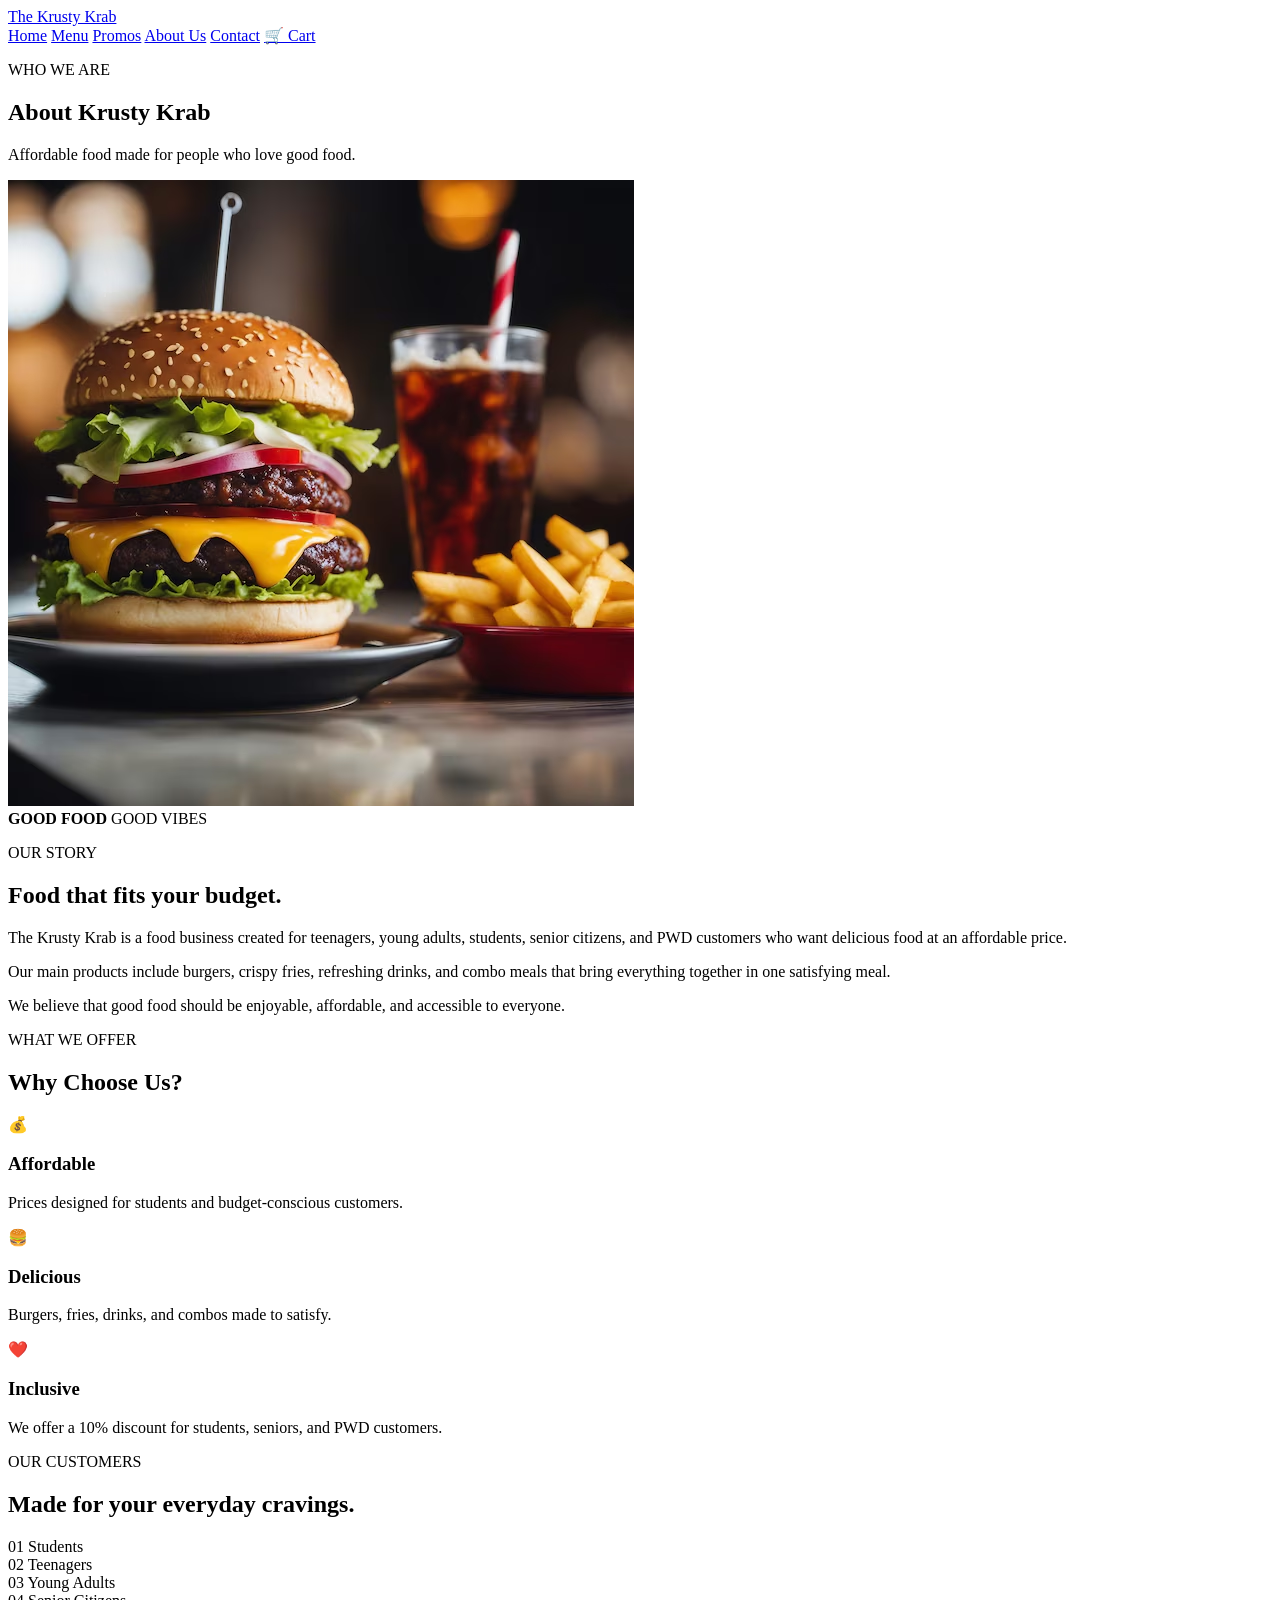
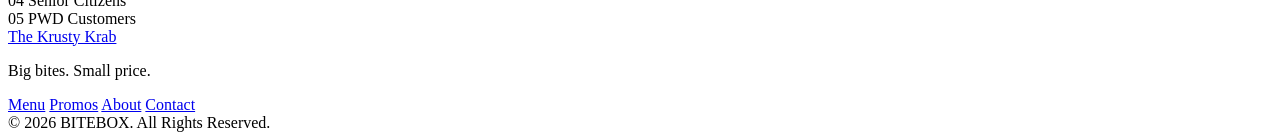
==== about.html @ c5af350b "Add files via upload" ====
<!DOCTYPE html>
<html lang="en">

<head>

    <meta charset="UTF-8">
    <meta name="viewport" content="width=device-width, initial-scale=1.0">

    <title>The Krusty Krab | About Us</title>

    <link rel="stylesheet" href="style.css">

</head>

<body>

<header>

    <div class="navbar">

        <a href="index.html" class="logo">
            <span>The Krusty Krab</span>
        </a>

        <nav>
            <a href="index.html">Home</a>
            <a href="menu.html">Menu</a>
            <a href="promos.html">Promos</a>
            <a href="about.html" class="active">About Us</a>
            <a href="contact.html">Contact</a>
            <a href="cart.html" class="cart-link">🛒 Cart</a>
        </nav>

    </div>

</header>


<main>

    <section class="page-hero">

        <p class="orange-text">
            WHO WE ARE
        </p>

        <h1>
            About Krusty Krab
        </h1>

        <p>
            Affordable food made for people who love good food.
        </p>

    </section>


    <!-- ABOUT -->

    <section class="about-section">

        <div class="about-image">

            <img src="images/burger combo.avif" alt="The Krusty Krab Food">

            <div class="about-image-label">
                <strong>GOOD FOOD</strong>
                <span>GOOD VIBES</span>
            </div>

        </div>


        <div class="about-text">

            <p class="orange-text">
                OUR STORY
            </p>

            <h2>
                Food that fits
                <span>your budget.</span>
            </h2>

            <p>
                The Krusty Krab is a food business created for teenagers,
                young adults, students, senior citizens, and PWD
                customers who want delicious food at an affordable price.
            </p>

            <p>
                Our main products include burgers, crispy fries,
                refreshing drinks, and combo meals that bring
                everything together in one satisfying meal.
            </p>

            <p>
                We believe that good food should be enjoyable,
                affordable, and accessible to everyone.
            </p>

        </div>

    </section>


    <!-- VALUES -->

    <section class="values-section">

        <div class="section-heading centered">

            <div>

                <p class="orange-text">
                    WHAT WE OFFER
                </p>

                <h2>
                    Why Choose Us?
                </h2>

            </div>

        </div>


        <div class="values-grid">

            <div class="value-card">

                <div class="value-icon">
                    💰
                </div>

                <h3>
                    Affordable
                </h3>

                <p>
                    Prices designed for students and budget-conscious customers.
                </p>

            </div>


            <div class="value-card">

                <div class="value-icon">
                    🍔
                </div>

                <h3>
                    Delicious
                </h3>

                <p>
                    Burgers, fries, drinks, and combos made to satisfy.
                </p>

            </div>


            <div class="value-card">

                <div class="value-icon">
                    ❤️
                </div>

                <h3>
                    Inclusive
                </h3>

                <p>
                    We offer a 10% discount for students, seniors, and PWD customers.
                </p>

            </div>

        </div>

    </section>


    <!-- TARGET MARKET -->

    <section class="target-section">

        <div>

            <p class="orange-text">
                OUR CUSTOMERS
            </p>

            <h2>
                Made for your
                <span>everyday cravings.</span>
            </h2>

        </div>


        <div class="customer-list">

            <div>
                <span>01</span>
                Students
            </div>

            <div>
                <span>02</span>
                Teenagers
            </div>

            <div>
                <span>03</span>
                Young Adults
            </div>

            <div>
                <span>04</span>
                Senior Citizens
            </div>

            <div>
                <span>05</span>
                PWD Customers
            </div>

        </div>

    </section>

</main>


<footer>

    <div class="footer-content">

        <div>

            <a href="index.html" class="logo footer-logo">
                <span>The Krusty Krab</span>
            </a>

            <p>
                Big bites. Small price.
            </p>

        </div>

        <div class="footer-links">

            <a href="menu.html">Menu</a>
            <a href="promos.html">Promos</a>
            <a href="about.html">About</a>
            <a href="contact.html">Contact</a>

        </div>

    </div>

    <div class="copyright">
        © 2026 BITEBOX. All Rights Reserved.
    </div>

</footer>

</body>
</html>
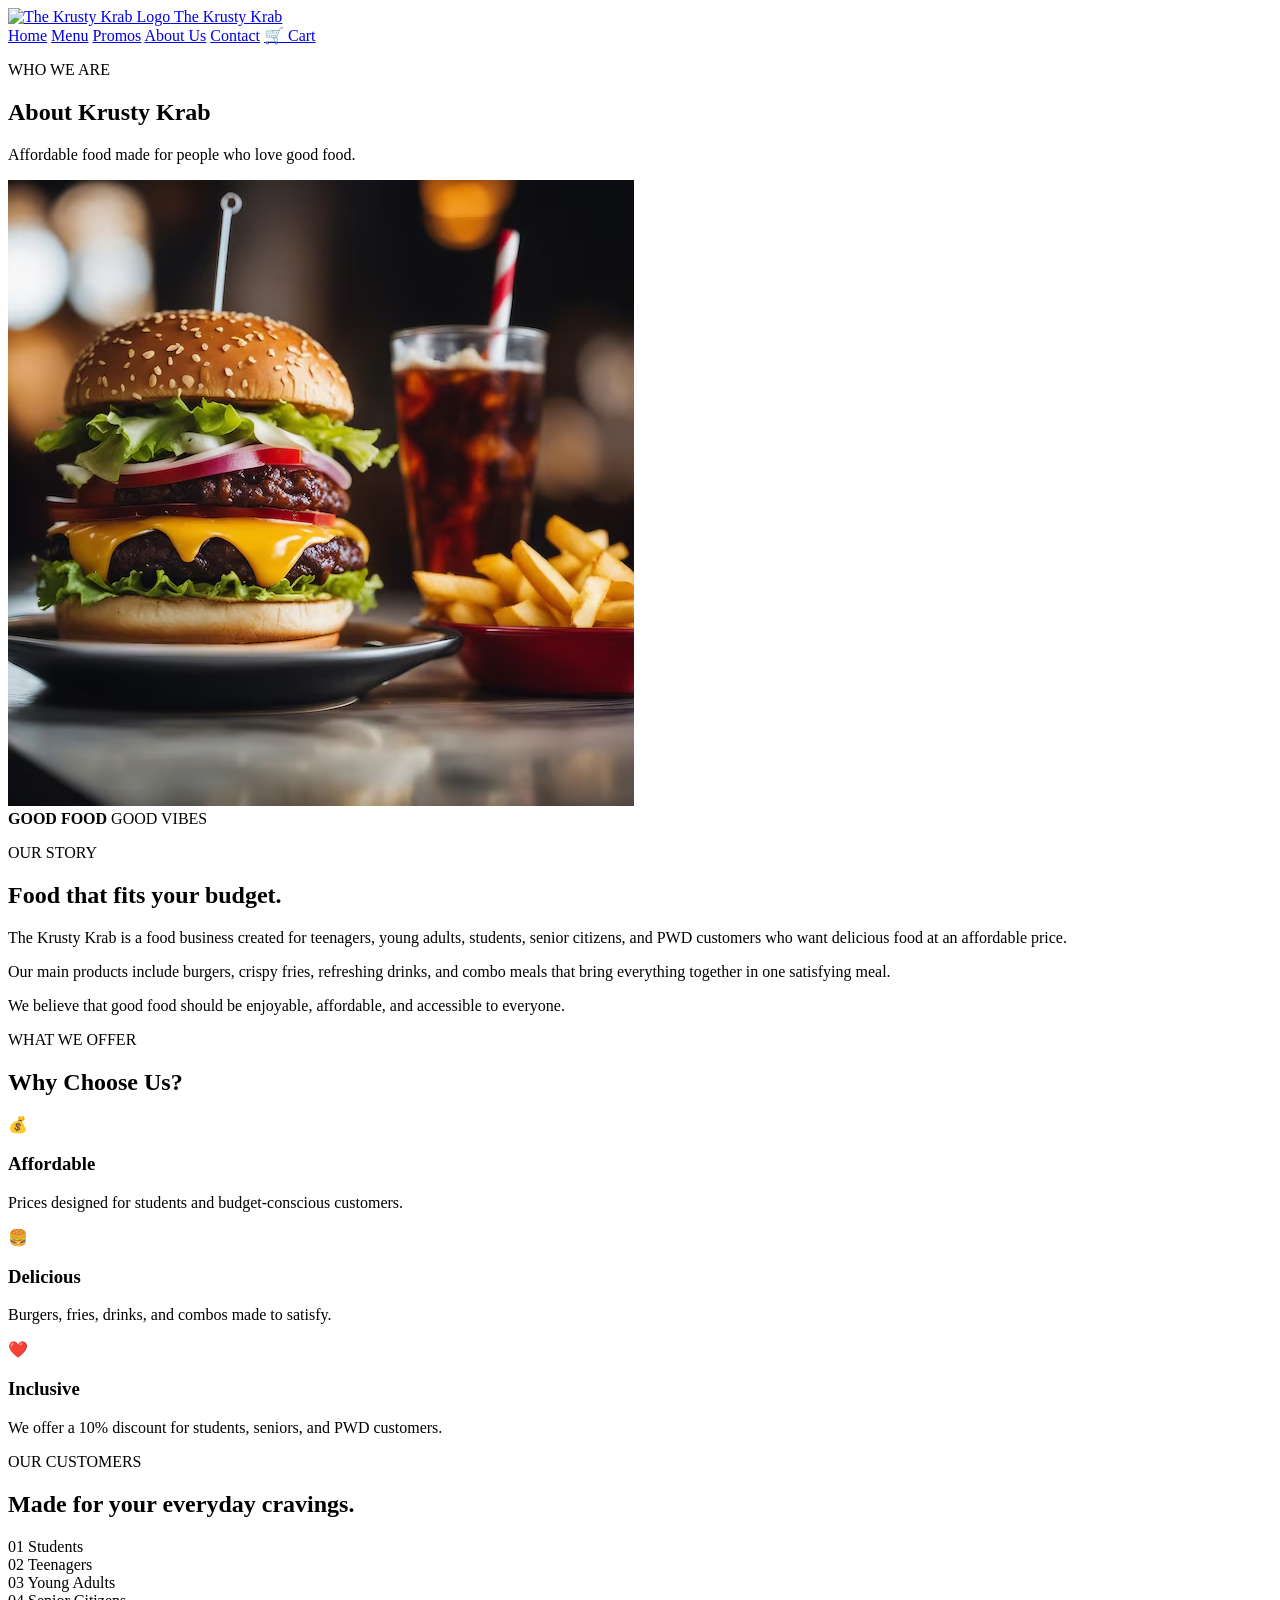
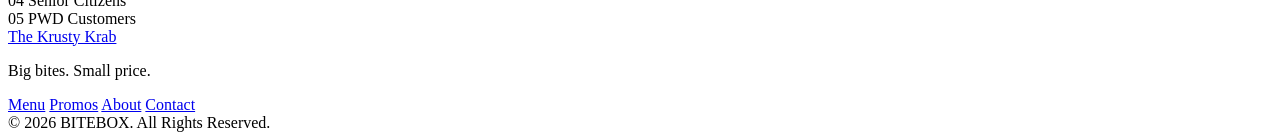
==== commit 862bf54a: "Add files via upload" ====
--- a/about.html
+++ b/about.html
@@ -19,8 +19,9 @@
     <div class="navbar">
 
         <a href="index.html" class="logo">
-            <span>The Krusty Krab</span>
-        </a>
+    <img src="images/kkk.png" alt="The Krusty Krab Logo">
+    <span>The Krusty Krab</span>
+            </a>
 
         <nav>
             <a href="index.html">Home</a>
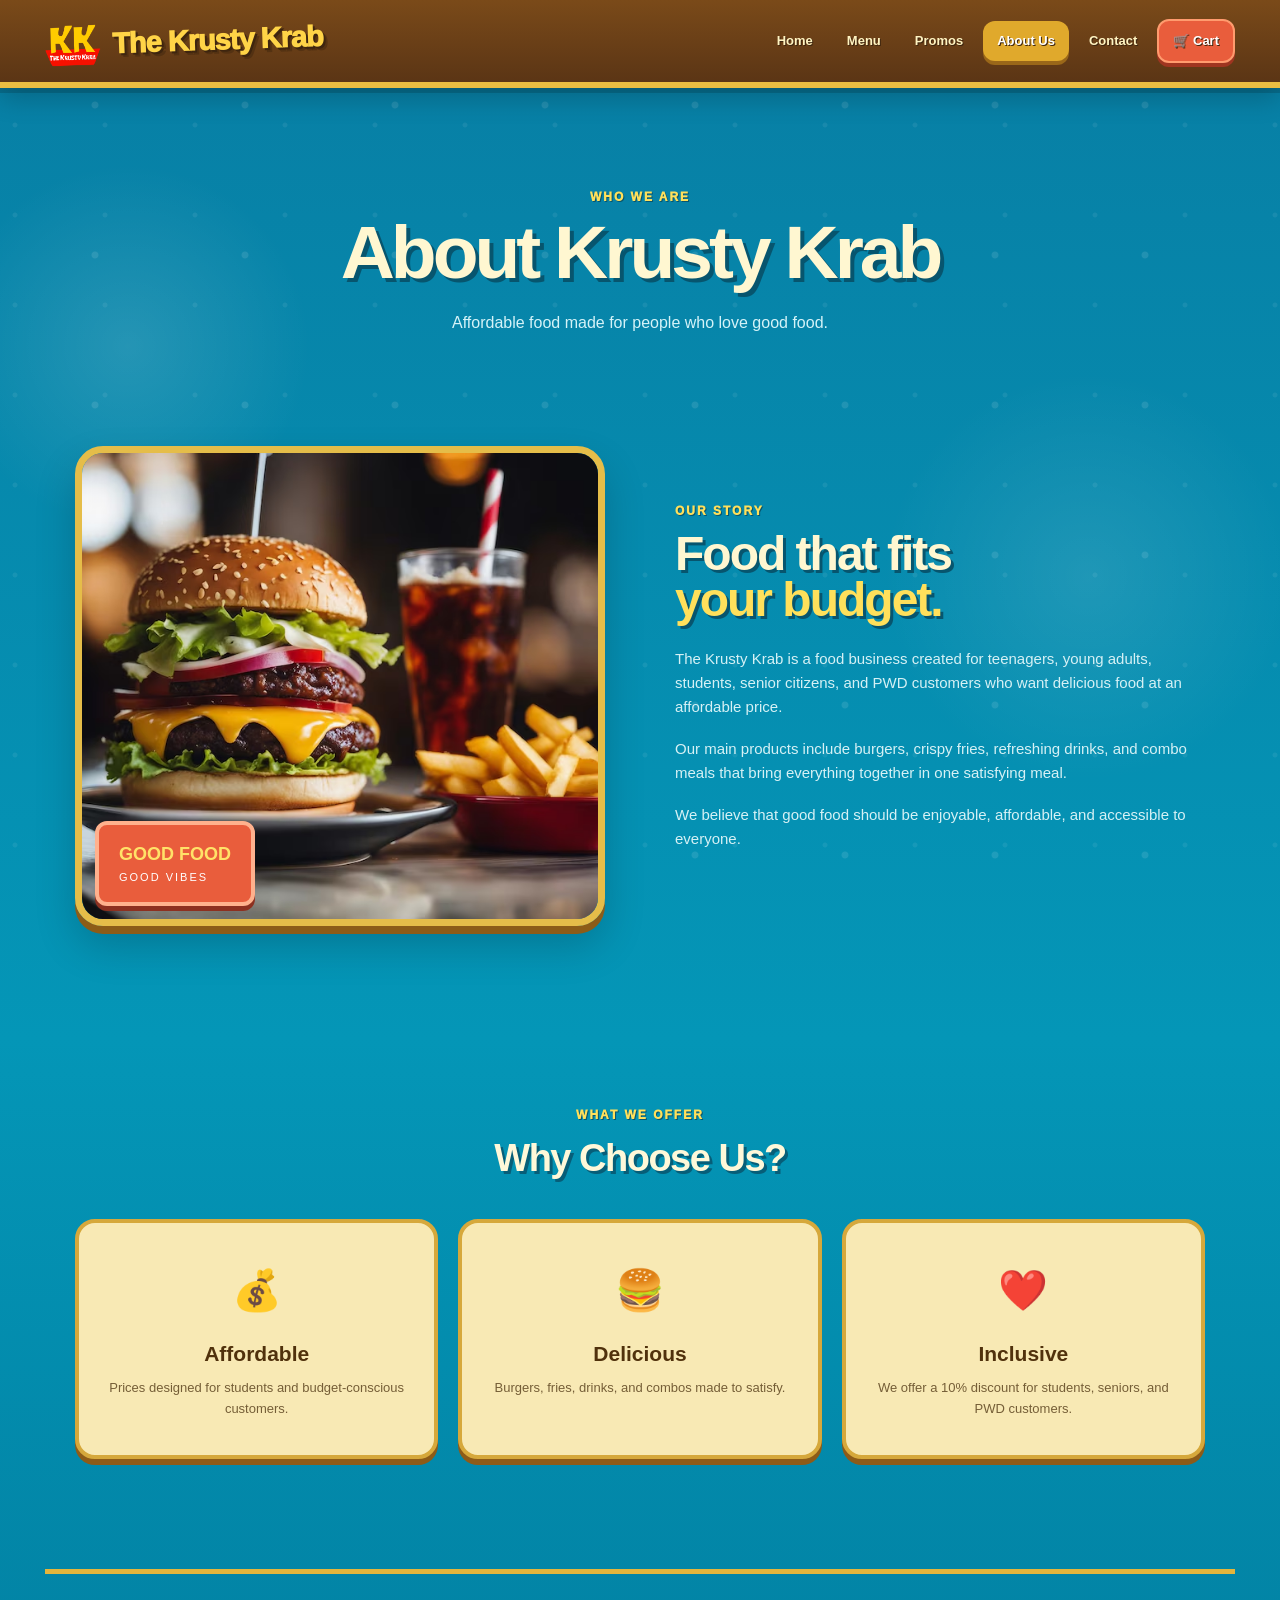
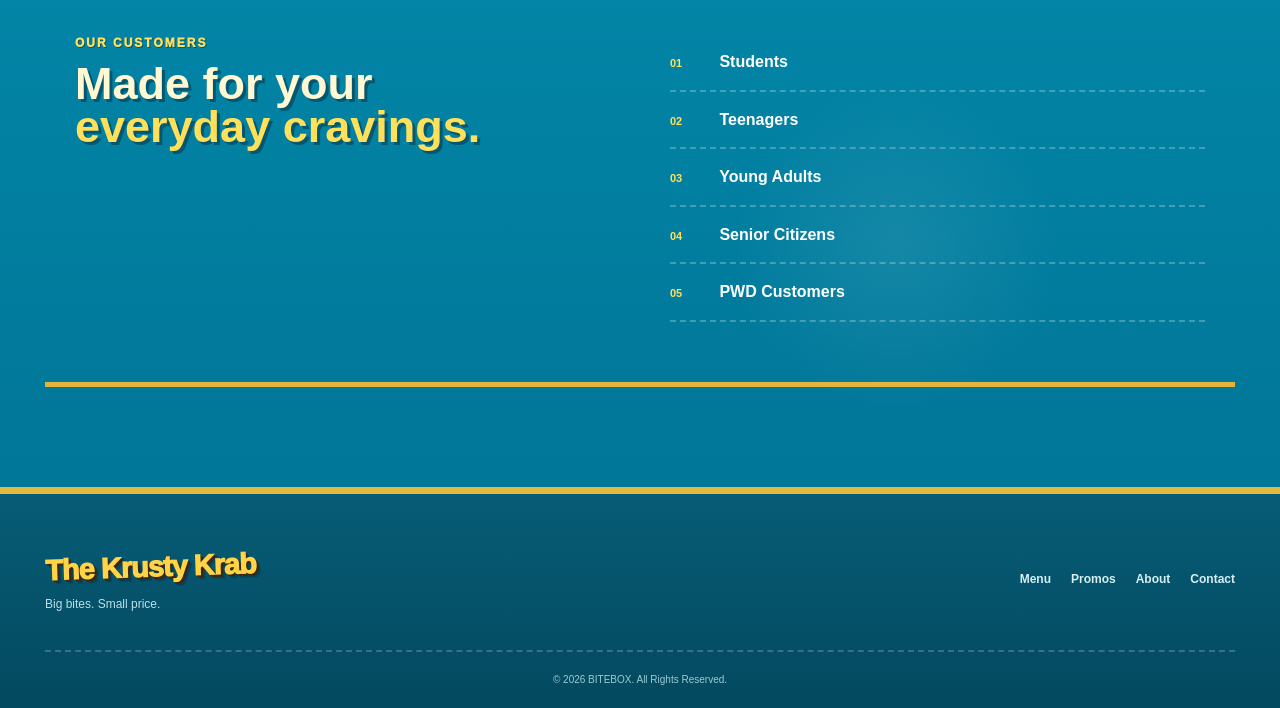
==== commit ca587c1c: "Add files via upload" ====
--- a/about.html
+++ b/about.html
@@ -55,9 +55,6 @@
 
     </section>
 
-
-    <!-- ABOUT -->
-
     <section class="about-section">
 
         <div class="about-image">
@@ -182,9 +179,6 @@
 
     </section>
 
-
-    <!-- TARGET MARKET -->
-
     <section class="target-section">
 
         <div>
--- a/style.css
+++ b/style.css
@@ -0,0 +1,3232 @@
+/* =========================================================
+   THE KRUSTY KRAB
+   Underwater Cartoon • Bikini Bottom Inspired
+   Ocean Blue • Sandy Yellow • Coral • Cream
+========================================================= */
+
+
+/* =========================================================
+   RESET
+========================================================= */
+
+* {
+    margin: 0;
+    padding: 0;
+    box-sizing: border-box;
+}
+
+html {
+    scroll-behavior: smooth;
+}
+
+body {
+    font-family: Arial, Helvetica, sans-serif;
+
+    background:
+        radial-gradient(circle at 10% 15%, rgba(255,255,255,0.12), transparent 8%),
+        radial-gradient(circle at 85% 25%, rgba(255,255,255,0.10), transparent 10%),
+        radial-gradient(circle at 70% 80%, rgba(255,255,255,0.08), transparent 8%),
+        linear-gradient(
+            180deg,
+            #087ea4 0%,
+            #0496b7 45%,
+            #006f91 100%
+        );
+
+    color: #fff;
+
+    line-height: 1.6;
+
+    overflow-x: hidden;
+}
+
+body::before {
+    content: "";
+
+    position: fixed;
+
+    inset: 0;
+
+    pointer-events: none;
+
+    background-image:
+        radial-gradient(circle, rgba(255,255,255,0.18) 3px, transparent 4px),
+        radial-gradient(circle, rgba(255,255,255,0.12) 2px, transparent 3px);
+
+    background-size:
+        150px 150px,
+        90px 90px;
+
+    background-position:
+        20px 30px,
+        60px 80px;
+
+    opacity: 0.6;
+
+    z-index: -1;
+}
+
+img {
+    width: 100%;
+    display: block;
+}
+
+a {
+    text-decoration: none;
+    color: inherit;
+}
+
+button,
+input,
+textarea {
+    font-family: inherit;
+}
+
+
+/* =========================================================
+   NAVIGATION
+========================================================= */
+
+header {
+    position: sticky;
+
+    top: 0;
+
+    z-index: 1000;
+
+    background:
+        linear-gradient(
+            180deg,
+            #7a4a19,
+            #5b3515
+        );
+
+    border-bottom: 6px solid #e9bd42;
+
+    box-shadow:
+        0 5px 0 rgba(0,0,0,0.15),
+        0 10px 25px rgba(0,0,0,0.20);
+}
+
+.navbar {
+    max-width: 1250px;
+
+    margin: auto;
+
+    min-height: 82px;
+
+    padding: 0 30px;
+
+    display: flex;
+
+    align-items: center;
+
+    justify-content: space-between;
+
+    gap: 30px;
+}
+
+
+/* =========================================================
+   KRUSTY KRAB LOGO
+========================================================= */
+
+.logo {
+    display: flex;
+
+    align-items: center;
+
+    gap: 12px;
+
+    font-size: 29px;
+
+    font-weight: 1000;
+
+    letter-spacing: -1px;
+
+    white-space: nowrap;
+
+    color: #fff7d1;
+
+    text-decoration: none;
+
+    text-shadow:
+        2px 2px 0 #3e250f,
+        4px 4px 0 rgba(0,0,0,0.18);
+
+    transform: rotate(-2deg);
+}
+
+
+/* ================= LOGO IMAGE ================= */
+
+.logo img {
+    width: 55px;
+
+    height: 55px;
+
+    object-fit: contain;
+
+    display: block;
+
+    flex-shrink: 0;
+}
+
+
+/* ================= LOGO TEXT ================= */
+
+.logo span {
+    color: #ffd447;
+}
+
+
+/* =========================================================
+   NAV LINKS
+========================================================= */
+
+nav {
+    display: flex;
+
+    align-items: center;
+
+    gap: 6px;
+
+    flex-wrap: wrap;
+}
+
+nav a {
+    padding: 10px 14px;
+
+    color: #fff4c2;
+
+    font-size: 13px;
+
+    font-weight: 900;
+
+    border-radius: 12px;
+
+    transition: 0.25s ease;
+
+    text-shadow:
+        1px 1px 0 #3d250f;
+}
+
+nav a:hover {
+    color: #fff;
+
+    background: #e0a92c;
+
+    transform: translateY(-2px);
+
+    box-shadow:
+        0 4px 0 #9a6719;
+}
+
+nav a.active {
+    color: #fff;
+
+    background: #e0a92c;
+
+    box-shadow:
+        0 4px 0 #9a6719;
+}
+
+.cart-link {
+    background: #e95d3c;
+
+    color: #fff !important;
+
+    border: 2px solid #ff9b6e;
+
+    box-shadow:
+        0 4px 0 #9f3520;
+}
+
+.cart-link:hover {
+    background: #ff7651;
+}
+
+
+/* =========================================================
+   HERO
+========================================================= */
+
+.hero {
+    max-width: 1250px;
+
+    min-height: 650px;
+
+    margin: auto;
+
+    padding: 70px 30px;
+
+    display: grid;
+
+    grid-template-columns: 1fr 1fr;
+
+    align-items: center;
+
+    gap: 50px;
+
+    position: relative;
+}
+
+.hero::before,
+.hero::after {
+    content: "";
+
+    position: absolute;
+
+    border-radius: 50%;
+
+    background: rgba(255,255,255,0.12);
+
+    pointer-events: none;
+}
+
+.hero::before {
+    width: 80px;
+    height: 80px;
+
+    left: 4%;
+    top: 15%;
+}
+
+.hero::after {
+    width: 45px;
+    height: 45px;
+
+    right: 8%;
+    top: 10%;
+}
+
+
+/* =========================================================
+   HERO CONTENT
+========================================================= */
+
+.hero-content {
+    max-width: 650px;
+}
+
+.small-title {
+    color: #ffe26b;
+
+    font-size: 13px;
+
+    font-weight: 1000;
+
+    letter-spacing: 3px;
+
+    margin-bottom: 15px;
+
+    text-shadow:
+        2px 2px 0 #00627d;
+}
+
+.hero h1 {
+    font-size: clamp(50px, 7vw, 90px);
+
+    line-height: 0.9;
+
+    letter-spacing: -5px;
+
+    font-weight: 1000;
+
+    margin-bottom: 25px;
+
+    color: #fff9dc;
+
+    text-shadow:
+        4px 4px 0 #15536b,
+        7px 7px 0 rgba(0,0,0,0.15);
+}
+
+.hero h1 span {
+    display: block;
+
+    color: #ffe05b;
+
+    text-shadow:
+        4px 4px 0 #9b6417,
+        7px 7px 0 rgba(0,0,0,0.15);
+}
+
+.hero-content > p:not(.small-title) {
+    color: #e4faff;
+
+    font-size: 17px;
+
+    max-width: 550px;
+
+    margin-bottom: 30px;
+
+    text-shadow:
+        1px 1px 0 #00617c;
+}
+
+
+/* =========================================================
+   BUTTONS
+========================================================= */
+
+.hero-buttons {
+    display: flex;
+
+    gap: 12px;
+
+    flex-wrap: wrap;
+}
+
+.btn {
+    display: inline-flex;
+
+    justify-content: center;
+
+    align-items: center;
+
+    min-height: 48px;
+
+    padding: 0 25px;
+
+    border-radius: 12px;
+
+    font-weight: 1000;
+
+    font-size: 13px;
+
+    letter-spacing: 0.5px;
+
+    transition: 0.25s ease;
+}
+
+.primary-btn {
+    background: #ffd447;
+
+    color: #57330f;
+
+    border: 3px solid #fff0a1;
+
+    box-shadow:
+        0 5px 0 #a76e16;
+}
+
+.primary-btn:hover {
+    background: #ffe77d;
+
+    transform: translateY(-3px);
+
+    box-shadow:
+        0 8px 0 #a76e16;
+}
+
+.secondary-btn {
+    border: 3px solid #f5df9a;
+
+    color: #fff;
+
+    background: #147f99;
+
+    box-shadow:
+        0 5px 0 #07536a;
+}
+
+.secondary-btn:hover {
+    background: #1a9bb8;
+
+    transform: translateY(-3px);
+}
+
+
+/* =========================================================
+   HERO FOOD
+========================================================= */
+
+.hero-food {
+    position: relative;
+
+    min-height: 480px;
+
+    display: flex;
+
+    align-items: center;
+
+    justify-content: center;
+}
+
+.food-circle {
+    position: absolute;
+
+    width: 390px;
+
+    height: 390px;
+
+    border-radius: 50%;
+
+    background:
+        radial-gradient(
+            circle at 35% 30%,
+            #ffe778,
+            #e9b62f 55%,
+            #a96c1d
+        );
+
+    border: 12px solid #fff0a8;
+
+    box-shadow:
+        0 12px 0 rgba(67,39,9,0.35),
+        0 25px 50px rgba(0,0,0,0.22);
+}
+
+.hero-food img {
+    position: relative;
+
+    width: 480px;
+
+    height: 400px;
+
+    object-fit: cover;
+
+    border-radius: 30px;
+
+    transform: rotate(-3deg);
+
+    box-shadow:
+        0 20px 0 rgba(72,40,10,0.25),
+        0 30px 60px rgba(0,0,0,0.25);
+
+    border: 10px solid #f5df8d;
+}
+
+
+/* =========================================================
+   FLOATING PRICE
+========================================================= */
+
+.floating-price {
+    position: absolute;
+
+    right: 0;
+
+    bottom: 55px;
+
+    width: 120px;
+
+    height: 120px;
+
+    border-radius: 50%;
+
+    background: #e9583c;
+
+    color: white;
+
+    display: flex;
+
+    flex-direction: column;
+
+    justify-content: center;
+
+    align-items: center;
+
+    border: 7px solid #ffd65b;
+
+    box-shadow:
+        0 8px 0 #8d2e1f,
+        0 15px 30px rgba(0,0,0,0.3);
+
+    transform: rotate(7deg);
+}
+
+.floating-price small {
+    font-size: 11px;
+
+    font-weight: 1000;
+
+    color: #ffe9cf;
+}
+
+.floating-price strong {
+    font-size: 31px;
+
+    color: #fff;
+}
+
+
+/* =========================================================
+   DISCOUNT BANNER
+========================================================= */
+
+.discount-banner {
+    max-width: 1190px;
+
+    margin: 20px auto 80px;
+
+    padding: 28px 35px;
+
+    border-radius: 22px;
+
+    background:
+        linear-gradient(
+            110deg,
+            #f6ca3d,
+            #ffe77c
+        );
+
+    color: #51320d;
+
+    border: 5px solid #fff1a4;
+
+    display: flex;
+
+    justify-content: space-between;
+
+    align-items: center;
+
+    gap: 20px;
+
+    box-shadow:
+        0 8px 0 #9d681a,
+        0 20px 40px rgba(0,0,0,0.18);
+}
+
+.discount-small {
+    font-size: 11px;
+
+    font-weight: 1000;
+
+    letter-spacing: 2px;
+}
+
+.discount-banner h2 {
+    font-size: 24px;
+
+    line-height: 1.1;
+
+    margin: 5px 0;
+}
+
+.discount-banner p {
+    font-size: 14px;
+}
+
+.discount-badge {
+    width: 100px;
+
+    height: 100px;
+
+    flex-shrink: 0;
+
+    border-radius: 50%;
+
+    background: #e8583c;
+
+    color: #fff5c7;
+
+    border: 5px solid #fff0a0;
+
+    display: flex;
+
+    flex-direction: column;
+
+    align-items: center;
+
+    justify-content: center;
+
+    font-size: 28px;
+
+    font-weight: 1000;
+
+    line-height: 0.9;
+
+    transform: rotate(7deg);
+
+    box-shadow:
+        0 5px 0 #8e3020;
+}
+
+.discount-badge span {
+    font-size: 13px;
+
+    color: white;
+
+    letter-spacing: 2px;
+}
+
+
+/* =========================================================
+   GENERAL SECTIONS
+========================================================= */
+
+.section {
+    max-width: 1190px;
+
+    margin: 0 auto;
+
+    padding: 70px 30px;
+}
+
+.section-heading {
+    display: flex;
+
+    justify-content: space-between;
+
+    align-items: end;
+
+    margin-bottom: 30px;
+}
+
+.section-heading h2 {
+    font-size: 38px;
+
+    letter-spacing: -1.5px;
+
+    margin-top: 3px;
+
+    color: #fff8d9;
+
+    text-shadow:
+        3px 3px 0 #075e78;
+}
+
+.orange-text {
+    color: #ffe05b;
+
+    font-size: 12px;
+
+    font-weight: 1000;
+
+    letter-spacing: 2px;
+
+    text-shadow:
+        1px 1px 0 #07556e;
+}
+
+.view-link {
+    color: #ffe05b;
+
+    font-size: 13px;
+
+    font-weight: 900;
+}
+
+.view-link:hover {
+    color: white;
+
+    text-decoration: underline;
+}
+
+
+/* =========================================================
+   PRODUCT CARDS
+========================================================= */
+
+.product-grid {
+    display: grid;
+
+    grid-template-columns:
+        repeat(3, 1fr);
+
+    gap: 22px;
+}
+
+.product-card {
+    background:
+        linear-gradient(
+            145deg,
+            #f8e9b4,
+            #fff7dc
+        );
+
+    color: #51330e;
+
+    border: 5px solid #d9a938;
+
+    border-radius: 22px;
+
+    overflow: hidden;
+
+    transition: 0.3s ease;
+
+    box-shadow:
+        0 7px 0 #8f5d18,
+        0 15px 25px rgba(0,0,0,0.16);
+}
+
+.product-card:hover {
+    transform: translateY(-8px) rotate(-1deg);
+
+    border-color: #ffe05b;
+
+    box-shadow:
+        0 12px 0 #8f5d18,
+        0 25px 35px rgba(0,0,0,0.20);
+}
+
+.product-image {
+    height: 230px;
+
+    position: relative;
+
+    overflow: hidden;
+
+    background:
+        linear-gradient(
+            135deg,
+            #d9f5e7,
+            #91d7c1
+        );
+
+    border-bottom: 4px solid #c18b29;
+}
+
+.product-image img {
+    width: 100%;
+
+    height: 100%;
+
+    object-fit: cover;
+
+    transition: 0.5s ease;
+}
+
+.product-card:hover .product-image img {
+    transform: scale(1.08) rotate(1deg);
+}
+
+.product-info {
+    padding: 22px;
+}
+
+.category {
+    color: #e04d32;
+
+    font-size: 10px;
+
+    font-weight: 1000;
+
+    letter-spacing: 2px;
+}
+
+.product-info h3 {
+    font-size: 22px;
+
+    margin: 6px 0;
+
+    color: #53320e;
+}
+
+.product-info p {
+    color: #775e35;
+
+    font-size: 13px;
+
+    margin-bottom: 20px;
+}
+
+.product-bottom {
+    display: flex;
+
+    align-items: center;
+
+    justify-content: space-between;
+
+    gap: 10px;
+}
+
+.product-bottom strong {
+    font-size: 24px;
+
+    color: #d94e31;
+}
+
+.small-btn {
+    background: #e95d3c;
+
+    color: white;
+
+    font-size: 10px;
+
+    font-weight: 1000;
+
+    padding: 10px 15px;
+
+    border-radius: 9px;
+
+    border: 2px solid #ff9c79;
+
+    box-shadow:
+        0 4px 0 #963421;
+
+    transition: 0.25s ease;
+}
+
+.small-btn:hover {
+    background: #ff7551;
+
+    transform: translateY(-2px);
+}
+
+
+/* =========================================================
+   WHY SECTION
+========================================================= */
+
+.why-section {
+    max-width: 1190px;
+
+    margin: 60px auto;
+
+    padding: 60px 30px;
+
+    display: grid;
+
+    grid-template-columns: 1fr 1fr;
+
+    gap: 50px;
+
+    align-items: center;
+
+    background:
+        linear-gradient(
+            135deg,
+            #087a99,
+            #05627e
+        );
+
+    border-top: 5px solid #e3b53c;
+
+    border-bottom: 5px solid #e3b53c;
+
+    box-shadow:
+        0 10px 0 rgba(0,0,0,0.12);
+}
+
+.why-content h2 {
+    font-size: 45px;
+
+    line-height: 1;
+
+    margin: 10px 0 20px;
+
+    letter-spacing: -2px;
+
+    color: #fff7d0;
+
+    text-shadow:
+        3px 3px 0 #044e66;
+}
+
+.why-content h2 span {
+    color: #ffe05b;
+
+    display: block;
+}
+
+.why-content > p:last-child {
+    color: #d9f6fb;
+
+    font-size: 15px;
+
+    max-width: 550px;
+}
+
+.features {
+    display: grid;
+
+    grid-template-columns:
+        repeat(3, 1fr);
+
+    gap: 15px;
+}
+
+.feature {
+    padding: 20px;
+
+    border: 4px solid #f1cf68;
+
+    border-radius: 18px;
+
+    background: #f9e9ae;
+
+    color: #50320d;
+
+    box-shadow:
+        0 6px 0 #93601b;
+}
+
+.feature-icon {
+    font-size: 30px;
+
+    margin-bottom: 12px;
+}
+
+.feature h3 {
+    font-size: 16px;
+
+    margin-bottom: 5px;
+}
+
+.feature p {
+    color: #755d35;
+
+    font-size: 12px;
+}
+
+
+/* =========================================================
+   PAGE HERO
+========================================================= */
+
+.page-hero {
+    max-width: 1190px;
+
+    margin: auto;
+
+    padding: 100px 30px 70px;
+
+    text-align: center;
+}
+
+.page-hero h1 {
+    font-size: clamp(45px, 7vw, 75px);
+
+    letter-spacing: -4px;
+
+    line-height: 1;
+
+    margin: 8px 0 20px;
+
+    color: #fff7d1;
+
+    text-shadow:
+        4px 4px 0 #07556e;
+}
+
+.page-hero > p:last-child {
+    color: #d5f3f8;
+
+    max-width: 600px;
+
+    margin: auto;
+}
+
+
+/* =========================================================
+   MENU
+========================================================= */
+
+.menu-categories {
+    max-width: 900px;
+
+    margin: 0 auto 40px;
+
+    display: flex;
+
+    justify-content: center;
+
+    flex-wrap: wrap;
+
+    gap: 10px;
+
+    padding: 0 20px;
+}
+
+.menu-categories a {
+    padding: 12px 20px;
+
+    border: 3px solid #e1bb4c;
+
+    background: #f9e9b4;
+
+    border-radius: 50px;
+
+    color: #59370f;
+
+    font-size: 13px;
+
+    font-weight: 900;
+
+    transition: 0.25s;
+}
+
+.menu-categories a:hover {
+    color: #fff;
+
+    background: #e45a3b;
+
+    border-color: #ff9877;
+
+    transform: translateY(-3px);
+}
+
+.menu-section {
+    max-width: 1190px;
+
+    margin: auto;
+
+    padding: 50px 30px;
+}
+
+.featured-card {
+    border-color: #ffe05b;
+}
+
+.popular-label {
+    position: absolute;
+
+    top: 15px;
+
+    left: 15px;
+
+    padding: 8px 12px;
+
+    background: #e8583c;
+
+    color: #fff;
+
+    font-size: 9px;
+
+    font-weight: 1000;
+
+    border-radius: 7px;
+
+    border: 2px solid #ffb08e;
+
+    box-shadow:
+        0 4px 0 #8f3020;
+}
+
+
+/* =========================================================
+   PROMOS
+========================================================= */
+
+.promo-main {
+    max-width: 1190px;
+
+    margin: auto;
+
+    padding: 20px 30px 70px;
+}
+
+.promo-card {
+    min-height: 330px;
+
+    padding: 45px;
+
+    display: grid;
+
+    grid-template-columns: 280px 1fr;
+
+    align-items: center;
+
+    gap: 45px;
+
+    background:
+        linear-gradient(
+            135deg,
+            #f3c83f,
+            #ffe681
+        );
+
+    color: #51310c;
+
+    border: 6px solid #fff0a0;
+
+    border-radius: 28px;
+
+    overflow: hidden;
+
+    position: relative;
+
+    box-shadow:
+        0 9px 0 #95621b;
+}
+
+.promo-card::after {
+    content: "";
+
+    position: absolute;
+
+    width: 400px;
+
+    height: 400px;
+
+    border-radius: 50%;
+
+    border: 60px solid rgba(255,255,255,0.22);
+
+    right: -150px;
+
+    top: -150px;
+}
+
+.promo-number {
+    font-size: 110px;
+
+    font-weight: 1000;
+
+    letter-spacing: -8px;
+
+    position: relative;
+
+    z-index: 2;
+
+    color: #e45135;
+
+    text-shadow:
+        5px 5px 0 #fff1a0;
+}
+
+.promo-content {
+    position: relative;
+
+    z-index: 2;
+}
+
+.promo-content .orange-text {
+    color: #a85317;
+}
+
+.promo-content h2 {
+    font-size: 45px;
+
+    line-height: 0.95;
+
+    max-width: 500px;
+
+    margin: 8px 0 15px;
+}
+
+.promo-content > p:not(.orange-text) {
+    max-width: 600px;
+
+    font-size: 15px;
+}
+
+.promo-tags {
+    display: flex;
+
+    gap: 8px;
+
+    flex-wrap: wrap;
+
+    margin-top: 20px;
+}
+
+.promo-tags span {
+    background: #e45135;
+
+    color: white;
+
+    padding: 8px 12px;
+
+    border-radius: 20px;
+
+    font-size: 10px;
+
+    font-weight: 1000;
+}
+
+.promo-note {
+    margin-top: 25px;
+
+    padding: 30px;
+
+    background: #f8e9b4;
+
+    border: 4px solid #d5a638;
+
+    border-radius: 18px;
+
+    color: #50310c;
+
+    box-shadow:
+        0 6px 0 #8f5e1a;
+}
+
+.promo-note h3 {
+    font-size: 20px;
+
+    margin-bottom: 15px;
+}
+
+.promo-note ol {
+    padding-left: 22px;
+
+    color: #705a35;
+}
+
+.promo-note li {
+    margin-bottom: 8px;
+}
+
+.note {
+    color: #806f50;
+
+    font-size: 11px;
+
+    margin-top: 15px;
+}
+
+.combo-promo-grid {
+    display: grid;
+
+    grid-template-columns: 1fr 1fr;
+
+    gap: 20px;
+}
+
+.combo-box {
+    background: #f8e9b4;
+
+    color: #50320d;
+
+    border: 4px solid #d6a83a;
+
+    border-radius: 20px;
+
+    padding: 20px;
+
+    display: flex;
+
+    align-items: center;
+
+    gap: 25px;
+
+    box-shadow:
+        0 6px 0 #8f5d19;
+}
+
+.combo-image {
+    width: 180px;
+
+    height: 180px;
+
+    flex-shrink: 0;
+
+    border-radius: 15px;
+
+    overflow: hidden;
+
+    border: 4px solid #fff0a2;
+}
+
+.combo-image img {
+    height: 100%;
+
+    object-fit: cover;
+}
+
+.combo-box h3 {
+    font-size: 23px;
+
+    margin: 5px 0;
+}
+
+.combo-box p {
+    color: #755d35;
+
+    font-size: 13px;
+
+    margin-bottom: 15px;
+}
+
+.combo-box strong {
+    font-size: 25px;
+
+    color: #df5134;
+}
+
+.orange-box {
+    background:
+        linear-gradient(
+            135deg,
+            #e95b3d,
+            #ff815b
+        );
+
+    color: white;
+
+    border: 4px solid #ffb08f;
+
+    padding: 40px;
+
+    box-shadow:
+        0 6px 0 #8e3020;
+}
+
+.orange-box h2 {
+    font-size: 45px;
+
+    line-height: 0.9;
+
+    margin: 5px 0 15px;
+}
+
+.orange-box p {
+    color: #fff0e5;
+
+    max-width: 400px;
+}
+
+.white-small {
+    font-size: 12px !important;
+
+    font-weight: 900;
+
+    letter-spacing: 2px;
+}
+
+.white-btn {
+    margin-top: 15px;
+
+    background: #ffe16a;
+
+    color: #51320d;
+
+    border: none;
+}
+
+.white-btn:hover {
+    background: white;
+
+    color: #51320d;
+}
+
+
+/* =========================================================
+   ABOUT
+========================================================= */
+
+.about-section {
+    max-width: 1190px;
+
+    margin: auto;
+
+    padding: 40px 30px 100px;
+
+    display: grid;
+
+    grid-template-columns: 1fr 1fr;
+
+    gap: 70px;
+
+    align-items: center;
+}
+
+.about-image {
+    position: relative;
+}
+
+.about-image img {
+    height: 480px;
+
+    object-fit: cover;
+
+    border-radius: 28px;
+
+    border: 7px solid #e5bd49;
+
+    box-shadow:
+        0 8px 0 #8c5c18,
+        0 20px 40px rgba(0,0,0,0.18);
+}
+
+.about-image-label {
+    position: absolute;
+
+    bottom: 20px;
+
+    left: 20px;
+
+    padding: 15px 20px;
+
+    background: #e95d3c;
+
+    color: white;
+
+    border: 4px solid #ffb18d;
+
+    border-radius: 12px;
+
+    display: flex;
+
+    flex-direction: column;
+
+    box-shadow:
+        0 5px 0 #8d3020;
+}
+
+.about-image-label strong {
+    color: #ffe268;
+
+    font-size: 18px;
+}
+
+.about-image-label span {
+    font-size: 11px;
+
+    letter-spacing: 2px;
+}
+
+.about-text h2 {
+    font-size: 48px;
+
+    line-height: 0.95;
+
+    letter-spacing: -2px;
+
+    margin: 10px 0 25px;
+
+    color: #fff7d1;
+
+    text-shadow:
+        3px 3px 0 #07556e;
+}
+
+.about-text h2 span {
+    color: #ffe05b;
+
+    display: block;
+}
+
+.about-text p:not(.orange-text) {
+    color: #d6f1f5;
+
+    font-size: 15px;
+
+    margin-bottom: 18px;
+}
+
+.values-section {
+    max-width: 1190px;
+
+    margin: auto;
+
+    padding: 80px 30px;
+}
+
+.centered {
+    justify-content: center;
+
+    text-align: center;
+}
+
+.values-grid {
+    display: grid;
+
+    grid-template-columns:
+        repeat(3, 1fr);
+
+    gap: 20px;
+}
+
+.value-card {
+    text-align: center;
+
+    background: #f8e9b4;
+
+    color: #50310c;
+
+    border: 4px solid #d6a83b;
+
+    border-radius: 20px;
+
+    padding: 35px 25px;
+
+    transition: 0.3s;
+
+    box-shadow:
+        0 6px 0 #8d5b18;
+}
+
+.value-card:hover {
+    border-color: #ffe05b;
+
+    transform: translateY(-5px);
+}
+
+.value-icon {
+    font-size: 40px;
+
+    margin-bottom: 15px;
+}
+
+.value-card h3 {
+    font-size: 21px;
+
+    margin-bottom: 8px;
+}
+
+.value-card p {
+    color: #755e37;
+
+    font-size: 13px;
+}
+
+.target-section {
+    max-width: 1190px;
+
+    margin: 30px auto 100px;
+
+    padding: 60px 30px;
+
+    display: grid;
+
+    grid-template-columns: 1fr 1fr;
+
+    gap: 60px;
+
+    border-top: 5px solid #e3b53c;
+
+    border-bottom: 5px solid #e3b53c;
+}
+
+.target-section h2 {
+    font-size: 45px;
+
+    line-height: 0.95;
+
+    margin-top: 10px;
+
+    color: #fff8d2;
+
+    text-shadow:
+        3px 3px 0 #07566f;
+}
+
+.target-section h2 span {
+    display: block;
+
+    color: #ffe05b;
+}
+
+.customer-list {
+    display: flex;
+
+    flex-direction: column;
+}
+
+.customer-list div {
+    padding: 15px 0;
+
+    border-bottom: 2px dashed rgba(255,255,255,0.25);
+
+    font-size: 16px;
+
+    font-weight: 700;
+}
+
+.customer-list span {
+    display: inline-block;
+
+    width: 45px;
+
+    color: #ffe05b;
+
+    font-size: 11px;
+}
+
+
+/* =========================================================
+   CONTACT
+========================================================= */
+
+.contact-section {
+    max-width: 1190px;
+
+    margin: auto;
+
+    padding: 30px 30px 80px;
+
+    display: grid;
+
+    grid-template-columns: 1fr 1fr;
+
+    gap: 70px;
+}
+
+.contact-info h2 {
+    font-size: 48px;
+
+    line-height: 0.95;
+
+    margin: 10px 0 20px;
+
+    color: #fff8d1;
+
+    text-shadow:
+        3px 3px 0 #07556f;
+}
+
+.contact-info h2 span {
+    color: #ffe05b;
+}
+
+.contact-info > p:not(.orange-text) {
+    color: #d4f0f4;
+
+    margin-bottom: 35px;
+}
+
+.contact-item {
+    display: flex;
+
+    align-items: center;
+
+    gap: 15px;
+
+    margin-bottom: 20px;
+}
+
+.contact-icon {
+    width: 48px;
+
+    height: 48px;
+
+    display: flex;
+
+    justify-content: center;
+
+    align-items: center;
+
+    border-radius: 12px;
+
+    background: #f8e9b4;
+
+    color: #51320d;
+
+    border: 4px solid #d4a63b;
+
+    font-size: 20px;
+
+    box-shadow:
+        0 4px 0 #8c5b18;
+}
+
+.contact-item small {
+    display: block;
+
+    color: #ffe05b;
+
+    font-size: 9px;
+
+    font-weight: 1000;
+
+    letter-spacing: 1.5px;
+}
+
+.contact-item strong {
+    display: block;
+
+    font-size: 14px;
+}
+
+.contact-item span {
+    display: block;
+
+    color: #c8e9ee;
+
+    font-size: 12px;
+}
+
+.contact-form-box {
+    background: #f8e9b4;
+
+    color: #50310c;
+
+    border: 5px solid #d5a638;
+
+    border-radius: 20px;
+
+    padding: 35px;
+
+    box-shadow:
+        0 7px 0 #8f5d19;
+}
+
+.contact-form-box h2 {
+    margin-bottom: 25px;
+
+    font-size: 25px;
+}
+
+form label {
+    display: block;
+
+    color: #6c542f;
+
+    font-size: 11px;
+
+    font-weight: 900;
+
+    margin-bottom: 6px;
+}
+
+form input,
+form textarea {
+    width: 100%;
+
+    padding: 13px 15px;
+
+    margin-bottom: 18px;
+
+    background: #fffdf0;
+
+    color: #4b300d;
+
+    border: 2px solid #d5b65c;
+
+    border-radius: 9px;
+
+    outline: none;
+}
+
+form input:focus,
+form textarea:focus {
+    border-color: #e85b3b;
+
+    box-shadow:
+        0 0 0 3px rgba(232,91,59,0.15);
+}
+
+form textarea {
+    height: 120px;
+
+    resize: vertical;
+}
+
+.full-btn {
+    width: 100%;
+
+    border: none;
+
+    cursor: pointer;
+}
+
+.social-section {
+    text-align: center;
+
+    padding: 70px 30px 100px;
+
+    border-top: 5px solid #e0b83f;
+}
+
+.social-section h2 {
+    font-size: 40px;
+
+    margin: 8px 0 25px;
+
+    color: #fff6ce;
+
+    text-shadow:
+        3px 3px 0 #07556e;
+}
+
+.social-links {
+    display: flex;
+
+    justify-content: center;
+
+    flex-wrap: wrap;
+
+    gap: 10px;
+}
+
+.social-links a {
+    padding: 12px 22px;
+
+    background: #f8e9b4;
+
+    color: #50310c;
+
+    border: 3px solid #d5a638;
+
+    border-radius: 10px;
+
+    font-size: 13px;
+
+    font-weight: 800;
+
+    transition: 0.25s;
+}
+
+.social-links a:hover {
+    color: white;
+
+    background: #e85b3b;
+
+    border-color: #ff9a78;
+}
+
+
+/* =========================================================
+   CART PAGE
+========================================================= */
+
+.cart-page {
+    min-height: calc(100vh - 78px);
+
+    padding-bottom: 80px;
+}
+
+.cart-header {
+    max-width: 1190px;
+
+    margin: auto;
+
+    padding: 70px 30px 40px;
+
+    text-align: center;
+}
+
+.cart-header h1 {
+    font-size: clamp(42px, 6vw, 68px);
+
+    line-height: 1;
+
+    letter-spacing: -3px;
+
+    margin: 8px 0 15px;
+
+    color: #fff7d1;
+
+    text-shadow:
+        4px 4px 0 #07556f;
+}
+
+.cart-header p:last-child {
+    color: #d3f0f5;
+
+    font-size: 14px;
+}
+
+
+/* =========================================================
+   CART LAYOUT
+========================================================= */
+
+.cart-layout {
+    max-width: 1190px;
+
+    margin: auto;
+
+    padding: 20px 30px 80px;
+
+    display: grid;
+
+    grid-template-columns: minmax(0, 1fr) 370px;
+
+    gap: 30px;
+
+    align-items: start;
+}
+
+.cart-items {
+    display: flex;
+
+    flex-direction: column;
+
+    gap: 15px;
+
+    min-width: 0;
+}
+
+
+/* =========================================================
+   CART ITEM
+========================================================= */
+
+.cart-item {
+    min-height: 125px;
+
+    padding: 16px;
+
+    display: grid;
+
+    grid-template-columns:
+        90px
+        minmax(150px, 1fr)
+        auto
+        auto
+        auto;
+
+    align-items: center;
+
+    gap: 18px;
+
+    background: #f8e9b4;
+
+    color: #50310c;
+
+    border: 5px solid #d4a638;
+
+    border-radius: 18px;
+
+    transition: 0.25s ease;
+
+    box-shadow:
+        0 6px 0 #8c5a17;
+}
+
+.cart-item:hover {
+    border-color: #ffe05b;
+
+    transform: translateY(-2px) rotate(-0.3deg);
+
+    box-shadow:
+        0 9px 0 #8c5a17;
+}
+
+
+/* =========================================================
+   CART PRODUCT IMAGE
+========================================================= */
+
+.cart-item .product-image {
+    width: 90px;
+
+    height: 90px;
+
+    overflow: hidden;
+
+    border-radius: 12px;
+
+    background: #d4eee5;
+
+    border: 3px solid #fff0a0;
+}
+
+.cart-item .product-image img {
+    width: 100%;
+
+    height: 100%;
+
+    object-fit: cover;
+
+    transition: 0.3s ease;
+}
+
+.cart-item:hover .product-image img {
+    transform: scale(1.05);
+}
+
+
+/* =========================================================
+   CART PRODUCT INFORMATION
+========================================================= */
+
+.cart-item .product-info {
+    min-width: 0;
+
+    padding: 0;
+}
+
+.cart-item .product-info .category {
+    display: block;
+
+    color: #dc5134;
+
+    font-size: 10px;
+
+    font-weight: 1000;
+
+    letter-spacing: 2px;
+
+    margin-bottom: 5px;
+}
+
+.cart-item .product-info h3 {
+    color: #50310c;
+
+    font-size: 18px;
+
+    margin: 0 0 4px;
+
+    line-height: 1.2;
+}
+
+.cart-item .product-info .item-price {
+    color: #80683f;
+
+    font-size: 13px;
+
+    margin: 0;
+}
+
+
+/* =========================================================
+   QUANTITY
+========================================================= */
+
+.quantity-box {
+    display: flex;
+
+    align-items: center;
+
+    justify-content: center;
+
+    gap: 10px;
+
+    white-space: nowrap;
+}
+
+.quantity-btn {
+    width: 32px;
+
+    height: 32px;
+
+    display: flex;
+
+    align-items: center;
+
+    justify-content: center;
+
+    padding: 0;
+
+    border: 2px solid #c09129;
+
+    border-radius: 8px;
+
+    background: #fff4c9;
+
+    color: #57340e;
+
+    font-size: 18px;
+
+    line-height: 1;
+
+    cursor: pointer;
+
+    transition: 0.2s ease;
+}
+
+.quantity-btn:hover {
+    background: #e95d3c;
+
+    border-color: #e95d3c;
+
+    color: white;
+}
+
+.quantity-btn:active {
+    transform: scale(0.90);
+}
+
+.quantity-box .quantity {
+    min-width: 25px;
+
+    text-align: center;
+
+    color: #50310c;
+
+    font-size: 14px;
+
+    font-weight: 900;
+}
+
+
+/* =========================================================
+   CART TOTAL
+========================================================= */
+
+.item-total {
+    min-width: 85px;
+
+    color: #dc5034;
+
+    font-size: 19px;
+
+    font-weight: 1000;
+
+    text-align: right;
+
+    white-space: nowrap;
+}
+
+
+/* =========================================================
+   REMOVE
+========================================================= */
+
+.remove-btn {
+    padding: 7px;
+
+    border: none;
+
+    background: transparent;
+
+    color: #9a7651;
+
+    font-size: 12px;
+
+    cursor: pointer;
+
+    transition: 0.2s ease;
+}
+
+.remove-btn:hover {
+    color: #dc3f2b;
+}
+
+
+/* =========================================================
+   ORDER SUMMARY
+========================================================= */
+
+.order-summary {
+    height: fit-content;
+
+    padding: 30px;
+
+    background: #f8e9b4;
+
+    color: #50310c;
+
+    border: 5px solid #d5a638;
+
+    border-radius: 20px;
+
+    position: sticky;
+
+    top: 100px;
+
+    box-shadow:
+        0 7px 0 #8e5c19;
+}
+
+.order-summary h2 {
+    color: #50310c;
+
+    font-size: 24px;
+
+    margin-bottom: 25px;
+}
+
+.summary-row {
+    display: flex;
+
+    justify-content: space-between;
+
+    align-items: center;
+
+    padding: 16px 0;
+
+    border-bottom: 2px dashed #d5bd79;
+
+    color: #795e35;
+
+    font-size: 13px;
+}
+
+.summary-row strong {
+    color: #50310c;
+}
+
+.discount-row strong {
+    color: #26954a !important;
+}
+
+
+/* =========================================================
+   DISCOUNT NOTE
+========================================================= */
+
+.discount-note {
+    margin: 20px 0;
+
+    padding: 15px;
+
+    background: #fff3bd;
+
+    border: 2px solid #dfbd49;
+
+    border-radius: 10px;
+
+    color: #705a35;
+
+    font-size: 12px;
+
+    line-height: 1.5;
+}
+
+.discount-note strong {
+    color: #d84e32;
+}
+
+
+/* =========================================================
+   DISCOUNT CHECKBOX
+========================================================= */
+
+.discount-check {
+    display: flex;
+
+    align-items: center;
+
+    gap: 10px;
+
+    margin: 20px 0;
+
+    padding: 14px;
+
+    background: #fff3bd;
+
+    border: 2px solid #dfbd49;
+
+    border-radius: 10px;
+
+    color: #614a27;
+
+    font-size: 13px;
+
+    font-weight: 700;
+
+    cursor: pointer;
+
+    transition: 0.25s ease;
+}
+
+.discount-check:hover {
+    background: #ffeaa0;
+
+    border-color: #e1af2f;
+}
+
+.discount-check input {
+    width: 18px;
+
+    height: 18px;
+
+    margin: 0;
+
+    accent-color: #e55a38;
+
+    cursor: pointer;
+
+    flex-shrink: 0;
+}
+
+
+/* =========================================================
+   TOTAL
+========================================================= */
+
+.summary-total {
+    display: flex;
+
+    justify-content: space-between;
+
+    align-items: center;
+
+    margin: 25px 0;
+
+    color: #50310c;
+
+    font-size: 18px;
+}
+
+.summary-total strong {
+    color: #dc5034;
+
+    font-size: 29px;
+}
+
+
+/* =========================================================
+   CHECKOUT
+========================================================= */
+
+.checkout-btn {
+    width: 100%;
+
+    min-height: 50px;
+
+    padding: 0 20px;
+
+    border: 3px solid #fff0a0;
+
+    border-radius: 10px;
+
+    background:
+        linear-gradient(
+            135deg,
+            #e85a3b,
+            #ff7957
+        );
+
+    color: white;
+
+    font-size: 13px;
+
+    font-weight: 1000;
+
+    letter-spacing: 0.5px;
+
+    cursor: pointer;
+
+    transition: 0.3s ease;
+
+    box-shadow:
+        0 5px 0 #8e3020;
+}
+
+.checkout-btn:hover {
+    background: #ff8665;
+
+    transform: translateY(-3px);
+
+    box-shadow:
+        0 8px 0 #8e3020;
+}
+
+.checkout-btn:active {
+    transform: translateY(0);
+}
+
+
+/* =========================================================
+   CONTINUE SHOPPING
+========================================================= */
+
+.continue-shopping {
+    display: block;
+
+    text-align: center;
+
+    margin-top: 20px;
+
+    color: #8b6d43;
+
+    font-size: 12px;
+
+    transition: 0.2s ease;
+}
+
+.continue-shopping:hover {
+    color: #db5134;
+}
+
+
+/* =========================================================
+   RECEIPT OVERLAY
+========================================================= */
+
+.receipt-overlay {
+    position: fixed;
+
+    inset: 0;
+
+    width: 100%;
+
+    height: 100%;
+
+    background:
+        radial-gradient(
+            circle,
+            rgba(0,150,180,0.25),
+            rgba(0,0,0,0.78)
+        );
+
+    display: none;
+
+    align-items: center;
+
+    justify-content: center;
+
+    padding: 20px;
+
+    z-index: 9999;
+
+    backdrop-filter: blur(5px);
+}
+
+.receipt-overlay.show {
+    display: flex;
+}
+
+
+/* =========================================================
+   RECEIPT
+========================================================= */
+
+.receipt {
+    position: relative;
+
+    width: 420px;
+
+    max-width: 100%;
+
+    max-height: 90vh;
+
+    overflow-y: auto;
+
+    background:
+        linear-gradient(
+            180deg,
+            #fffdf1,
+            #f7e8b5
+        );
+
+    color: #49300e;
+
+    padding: 35px 30px;
+
+    border-radius: 12px;
+
+    border: 5px solid #d3a437;
+
+    box-shadow:
+        0 10px 0 #8d5b18,
+        0 25px 70px rgba(0,0,0,0.55);
+
+    animation: receiptPop 0.25s ease;
+}
+
+@keyframes receiptPop {
+    from {
+        opacity: 0;
+
+        transform:
+            scale(0.85)
+            translateY(20px)
+            rotate(-2deg);
+    }
+
+    to {
+        opacity: 1;
+
+        transform:
+            scale(1)
+            translateY(0)
+            rotate(0);
+    }
+}
+
+
+/* =========================================================
+   RECEIPT CLOSE
+========================================================= */
+
+.receipt-close {
+    position: absolute;
+
+    top: 12px;
+
+    right: 15px;
+
+    width: 32px;
+
+    height: 32px;
+
+    border: none;
+
+    border-radius: 50%;
+
+    background: #e85b3b;
+
+    color: white;
+
+    font-size: 22px;
+
+    cursor: pointer;
+
+    transition: 0.2s;
+
+    box-shadow:
+        0 3px 0 #8d3020;
+}
+
+.receipt-close:hover {
+    background: #ff7d5d;
+
+    transform: scale(1.08);
+}
+
+
+/* =========================================================
+   RECEIPT HEADER
+========================================================= */
+
+.receipt-top {
+    text-align: center;
+}
+
+.receipt-top h1 {
+    margin: 0;
+
+    font-size: 32px;
+
+    font-weight: 1000;
+
+    letter-spacing: -1px;
+
+    color: #56330d;
+
+    text-shadow:
+        2px 2px 0 #e9c64d;
+}
+
+.receipt-top h1 span {
+    color: #e45839;
+}
+
+.receipt-top p {
+    margin-top: 5px;
+
+    font-size: 12px;
+
+    font-weight: 1000;
+
+    letter-spacing: 3px;
+
+    color: #8b7046;
+}
+
+
+/* =========================================================
+   RECEIPT LINE
+========================================================= */
+
+.receipt-line {
+    border-top: 2px dashed #bd9b4c;
+
+    margin: 20px 0;
+}
+
+
+/* =========================================================
+   RECEIPT PRODUCTS
+========================================================= */
+
+.receipt-product {
+    display: flex;
+
+    justify-content: space-between;
+
+    align-items: flex-start;
+
+    gap: 15px;
+
+    margin: 12px 0;
+}
+
+.receipt-product-name {
+    font-weight: 800;
+
+    font-size: 15px;
+}
+
+.receipt-product-qty {
+    color: #8b7046;
+
+    font-size: 13px;
+
+    margin-top: 3px;
+}
+
+.receipt-product-price {
+    font-weight: 800;
+
+    white-space: nowrap;
+
+    color: #d85034;
+}
+
+
+/* =========================================================
+   RECEIPT SUMMARY
+========================================================= */
+
+.receipt-row {
+    display: flex;
+
+    justify-content: space-between;
+
+    margin: 12px 0;
+
+    font-size: 14px;
+}
+
+.receipt-row.discount strong {
+    color: #25984c;
+}
+
+
+/* =========================================================
+   RECEIPT TOTAL
+========================================================= */
+
+.receipt-total {
+    display: flex;
+
+    justify-content: space-between;
+
+    align-items: center;
+
+    margin: 18px 0;
+
+    padding-top: 15px;
+
+    border-top: 3px solid #bd9b4c;
+}
+
+.receipt-total span {
+    font-size: 18px;
+
+    font-weight: 1000;
+}
+
+.receipt-total strong {
+    font-size: 27px;
+
+    font-weight: 1000;
+
+    color: #dc5134;
+}
+
+
+/* =========================================================
+   RECEIPT THANK YOU
+========================================================= */
+
+.receipt-thankyou {
+    text-align: center;
+
+    margin: 20px 0;
+}
+
+.receipt-thankyou h3 {
+    margin-bottom: 5px;
+
+    font-size: 18px;
+
+    color: #57350e;
+}
+
+.receipt-thankyou p {
+    font-size: 12px;
+
+    color: #816b47;
+
+    line-height: 1.5;
+}
+
+
+/* =========================================================
+   RECEIPT DONE
+========================================================= */
+
+.receipt-done {
+    width: 100%;
+
+    border: 3px solid #fff0a0;
+
+    background:
+        linear-gradient(
+            135deg,
+            #e95b3d,
+            #ff7b59
+        );
+
+    color: white;
+
+    padding: 14px;
+
+    border-radius: 9px;
+
+    font-weight: 1000;
+
+    font-size: 14px;
+
+    cursor: pointer;
+
+    transition: 0.2s;
+
+    box-shadow:
+        0 5px 0 #8d3020;
+}
+
+.receipt-done:hover {
+    background: #ff8768;
+
+    transform: translateY(-2px);
+}
+
+
+/* =========================================================
+   FOOTER
+========================================================= */
+
+footer {
+    background:
+        linear-gradient(
+            180deg,
+            #075c76,
+            #03495f
+        );
+
+    border-top: 7px solid #e2b83f;
+
+    padding: 50px 30px 20px;
+}
+
+.footer-content {
+    max-width: 1190px;
+
+    margin: auto;
+
+    display: flex;
+
+    justify-content: space-between;
+
+    gap: 30px;
+}
+
+.footer-logo {
+    display: inline-block;
+
+    margin-bottom: 5px;
+}
+
+.footer-content p {
+    color: #b9e0e7;
+
+    font-size: 12px;
+}
+
+.footer-links {
+    display: flex;
+
+    gap: 20px;
+
+    align-items: center;
+}
+
+.footer-links a {
+    color: #d5eff3;
+
+    font-size: 12px;
+
+    font-weight: 700;
+}
+
+.footer-links a:hover {
+    color: #ffe05b;
+}
+
+.copyright {
+    max-width: 1190px;
+
+    margin: 35px auto 0;
+
+    padding-top: 20px;
+
+    border-top: 2px dashed rgba(255,255,255,0.20);
+
+    color: #9bcbd4;
+
+    font-size: 10px;
+
+    text-align: center;
+}
+
+
+/* =========================================================
+   RESPONSIVE
+========================================================= */
+
+@media (max-width: 900px) {
+
+    .navbar {
+        flex-direction: column;
+
+        padding: 18px 20px;
+
+        gap: 15px;
+    }
+
+    nav {
+        width: 100%;
+
+        justify-content: center;
+
+        flex-wrap: wrap;
+    }
+
+    nav a {
+        font-size: 11px;
+
+        padding: 8px 9px;
+    }
+
+
+    /* HERO */
+
+    .hero {
+        grid-template-columns: 1fr;
+
+        text-align: center;
+
+        padding-top: 50px;
+    }
+
+    .hero-content {
+        margin: auto;
+    }
+
+    .hero-buttons {
+        justify-content: center;
+    }
+
+    .hero-food {
+        min-height: 380px;
+    }
+
+    .hero-food img {
+        width: 90%;
+
+        max-width: 450px;
+
+        height: 330px;
+    }
+
+    .food-circle {
+        width: 300px;
+
+        height: 300px;
+    }
+
+    .floating-price {
+        right: 5%;
+    }
+
+
+    /* PRODUCTS */
+
+    .product-grid {
+        grid-template-columns:
+            repeat(2, 1fr);
+    }
+
+
+    /* WHY */
+
+    .why-section {
+        grid-template-columns: 1fr;
+    }
+
+
+    /* PROMOS */
+
+    .promo-card {
+        grid-template-columns: 1fr;
+
+        text-align: center;
+
+        gap: 10px;
+    }
+
+    .promo-number {
+        font-size: 80px;
+    }
+
+    .promo-tags {
+        justify-content: center;
+    }
+
+    .combo-promo-grid {
+        grid-template-columns: 1fr;
+    }
+
+
+    /* ABOUT */
+
+    .about-section {
+        grid-template-columns: 1fr;
+
+        gap: 40px;
+    }
+
+    .target-section {
+        grid-template-columns: 1fr;
+
+        gap: 30px;
+    }
+
+
+    /* CONTACT */
+
+    .contact-section {
+        grid-template-columns: 1fr;
+
+        gap: 40px;
+    }
+
+
+    /* CART */
+
+    .cart-layout {
+        grid-template-columns: 1fr;
+
+        padding-left: 20px;
+
+        padding-right: 20px;
+    }
+
+    .order-summary {
+        position: static;
+
+        width: 100%;
+    }
+}
+
+
+@media (max-width: 600px) {
+
+    .hero h1 {
+        font-size: 52px;
+
+        letter-spacing: -3px;
+    }
+
+    .page-hero h1 {
+        font-size: 50px;
+    }
+
+
+    /* PRODUCTS */
+
+    .product-grid {
+        grid-template-columns: 1fr;
+    }
+
+
+    /* FEATURES */
+
+    .features {
+        grid-template-columns: 1fr;
+    }
+
+    .values-grid {
+        grid-template-columns: 1fr;
+    }
+
+
+    /* DISCOUNT */
+
+    .discount-banner {
+        margin: 20px 15px 50px;
+
+        padding: 25px;
+
+        align-items: flex-start;
+    }
+
+    .discount-banner h2 {
+        font-size: 18px;
+    }
+
+    .discount-badge {
+        width: 75px;
+
+        height: 75px;
+
+        font-size: 22px;
+    }
+
+
+    /* SECTION */
+
+    .section,
+    .menu-section,
+    .promo-main,
+    .about-section,
+    .values-section,
+    .target-section,
+    .contact-section {
+        padding-left: 20px;
+
+        padding-right: 20px;
+    }
+
+
+    /* SECTION HEADING */
+
+    .section-heading {
+        align-items: flex-start;
+
+        gap: 15px;
+
+        flex-direction: column;
+    }
+
+    .section-heading h2 {
+        font-size: 32px;
+    }
+
+
+    /* LARGE HEADINGS */
+
+    .why-content h2,
+    .about-text h2,
+    .contact-info h2 {
+        font-size: 38px;
+    }
+
+
+    /* COMBO */
+
+    .combo-box {
+        flex-direction: column;
+
+        align-items: flex-start;
+    }
+
+    .combo-image {
+        width: 100%;
+
+        height: 220px;
+    }
+
+
+    /* CART */
+
+    .cart-header {
+        padding: 55px 20px 30px;
+    }
+
+    .cart-header h1 {
+        font-size: 48px;
+
+        letter-spacing: -3px;
+    }
+
+    .cart-layout {
+        display: block;
+
+        padding:
+            10px
+            20px
+            70px;
+    }
+
+    .cart-items {
+        width: 100%;
+    }
+
+    .cart-item {
+        grid-template-columns:
+            65px
+            1fr;
+
+        gap: 12px;
+
+        padding: 14px;
+    }
+
+    .cart-item .product-image {
+        width: 65px;
+
+        height: 65px;
+
+        grid-column: 1;
+
+        grid-row: 1;
+    }
+
+    .cart-item .product-info {
+        grid-column: 2;
+
+        grid-row: 1;
+    }
+
+    .quantity-box {
+        grid-column: 2;
+
+        grid-row: 2;
+
+        justify-content: flex-start;
+    }
+
+    .quantity-btn {
+        width: 30px;
+
+        height: 30px;
+    }
+
+    .item-total {
+        grid-column: 2;
+
+        grid-row: 3;
+
+        text-align: left;
+
+        font-size: 17px;
+    }
+
+    .remove-btn {
+        grid-column: 2;
+
+        grid-row: 4;
+
+        justify-self: start;
+
+        text-align: left;
+    }
+
+    .order-summary {
+        margin-top: 20px;
+
+        padding: 23px;
+    }
+
+    .order-summary h2 {
+        font-size: 21px;
+    }
+
+    .summary-total strong {
+        font-size: 25px;
+    }
+
+
+    /* RECEIPT */
+
+    .receipt-overlay {
+        padding: 15px;
+    }
+
+    .receipt {
+        width: 100%;
+
+        max-height: 90vh;
+
+        padding: 30px 20px;
+    }
+
+    .receipt-top h1 {
+        font-size: 28px;
+    }
+
+    .receipt-total strong {
+        font-size: 23px;
+    }
+
+
+    /* FOOTER */
+
+    .footer-content {
+        flex-direction: column;
+
+        text-align: center;
+
+        align-items: center;
+    }
+
+    .footer-links {
+        flex-wrap: wrap;
+
+        justify-content: center;
+    }
+}
